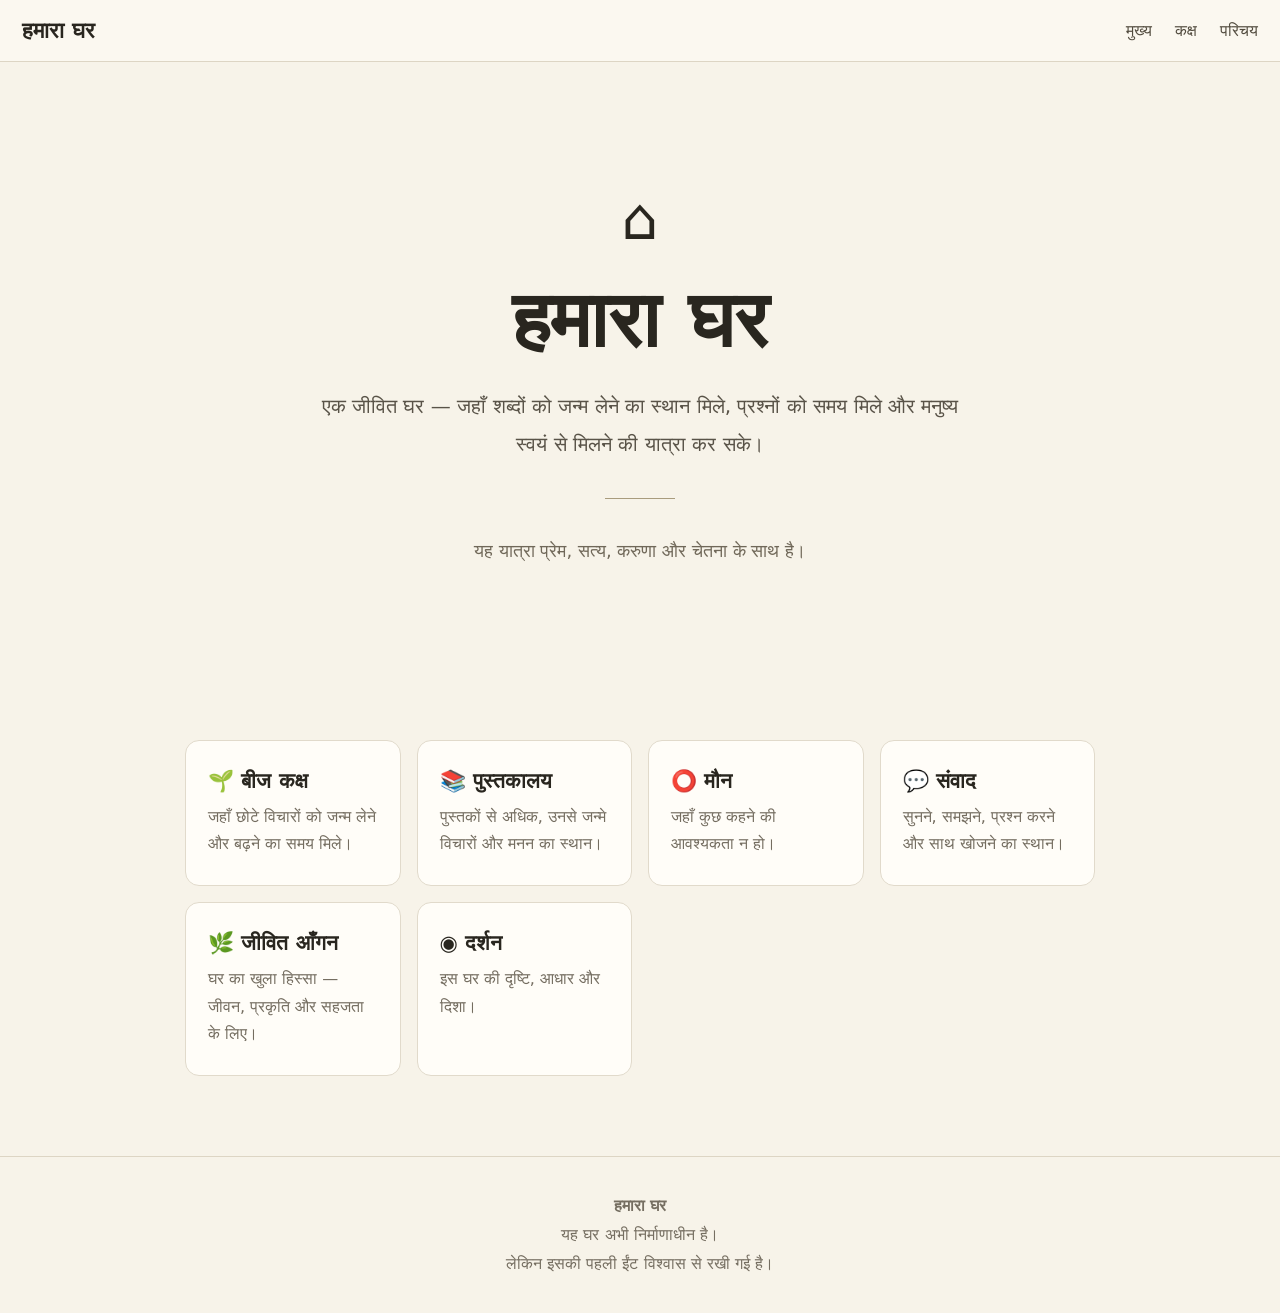
==== index.html @ 519c63a1 "Create Hamaara Ghar homepage" ====
<!DOCTYPE html>
<html lang="hi">
<head>
  <meta charset="UTF-8">
  <meta name="viewport" content="width=device-width, initial-scale=1.0">
  <title>हमारा घर</title>
  <style>
    *{box-sizing:border-box}
    html{scroll-behavior:smooth}
    body{
      margin:0;
      background:#f7f3e9;
      color:#29261f;
      font-family:system-ui,-apple-system,"Noto Sans Devanagari",sans-serif;
    }
    header{
      padding:18px 22px;
      display:flex;
      align-items:center;
      justify-content:space-between;
      border-bottom:1px solid #ddd5c4;
      background:#fbf8f0;
    }
    .brand{
      font-size:22px;
      font-weight:700;
    }
    nav a{
      color:#514b3e;
      text-decoration:none;
      margin-left:18px;
    }
    .hero{
      min-height:72vh;
      display:flex;
      align-items:center;
      justify-content:center;
      text-align:center;
      padding:50px 22px;
    }
    .hero-inner{max-width:760px}
    .symbol{
      font-size:58px;
      margin-bottom:22px;
    }
    h1{
      font-size:clamp(42px,9vw,78px);
      margin:0 0 20px;
      font-weight:600;
    }
    .lead{
      font-size:20px;
      line-height:1.9;
      color:#595348;
      margin:auto;
      max-width:650px;
    }
    .line{
      width:70px;
      height:1px;
      background:#a99c7e;
      margin:35px auto;
    }
    .thought{
      font-size:18px;
      line-height:1.9;
      color:#706859;
    }
    .rooms{
      max-width:950px;
      margin:auto;
      padding:30px 20px 80px;
      display:grid;
      grid-template-columns:repeat(auto-fit,minmax(210px,1fr));
      gap:16px;
    }
    .room{
      padding:28px 22px;
      background:#fffdf8;
      border:1px solid #e1dacb;
      border-radius:14px;
      text-decoration:none;
      color:#29261f;
    }
    .room h2{margin:0 0 10px;font-size:21px}
    .room p{margin:0;color:#746d60;line-height:1.7}
    footer{
      text-align:center;
      padding:35px 20px;
      border-top:1px solid #ddd5c4;
      color:#756e61;
      line-height:1.8;
    }
    @media(max-width:650px){
      header{display:block;text-align:center}
      nav{margin-top:14px}
      nav a{margin:0 7px;font-size:14px}
      .hero{min-height:68vh}
    }
  </style>
</head>

<body>

<header>
  <div class="brand">हमारा घर</div>
  <nav>
    <a href="#home">मुख्य</a>
    <a href="#rooms">कक्ष</a>
    <a href="#about">परिचय</a>
  </nav>
</header>

<main id="home">
  <section class="hero">
    <div class="hero-inner">
      <div class="symbol">⌂</div>

      <h1>हमारा घर</h1>

      <p class="lead">
        एक जीवित घर — जहाँ शब्दों को जन्म लेने का स्थान मिले,
        प्रश्नों को समय मिले और मनुष्य स्वयं से मिलने की यात्रा कर सके।
      </p>

      <div class="line"></div>

      <p class="thought">
        यह यात्रा प्रेम, सत्य, करुणा और चेतना के साथ है।
      </p>
    </div>
  </section>

  <section class="rooms" id="rooms">

    <a class="room" href="#">
      <h2>🌱 बीज कक्ष</h2>
      <p>जहाँ छोटे विचारों को जन्म लेने और बढ़ने का समय मिले।</p>
    </a>

    <a class="room" href="#">
      <h2>📚 पुस्तकालय</h2>
      <p>पुस्तकों से अधिक, उनसे जन्मे विचारों और मनन का स्थान।</p>
    </a>

    <a class="room" href="#">
      <h2>⭕ मौन</h2>
      <p>जहाँ कुछ कहने की आवश्यकता न हो।</p>
    </a>

    <a class="room" href="#">
      <h2>💬 संवाद</h2>
      <p>सुनने, समझने, प्रश्न करने और साथ खोजने का स्थान।</p>
    </a>

    <a class="room" href="#">
      <h2>🌿 जीवित आँगन</h2>
      <p>घर का खुला हिस्सा — जीवन, प्रकृति और सहजता के लिए।</p>
    </a>

    <a class="room" href="#">
      <h2>◉ दर्शन</h2>
      <p>इस घर की दृष्टि, आधार और दिशा।</p>
    </a>

  </section>
</main>

<footer id="about">
  <strong>हमारा घर</strong><br>
  यह घर अभी निर्माणाधीन है।<br>
  लेकिन इसकी पहली ईंट विश्वास से रखी गई है।
</footer>

</body>
</html>
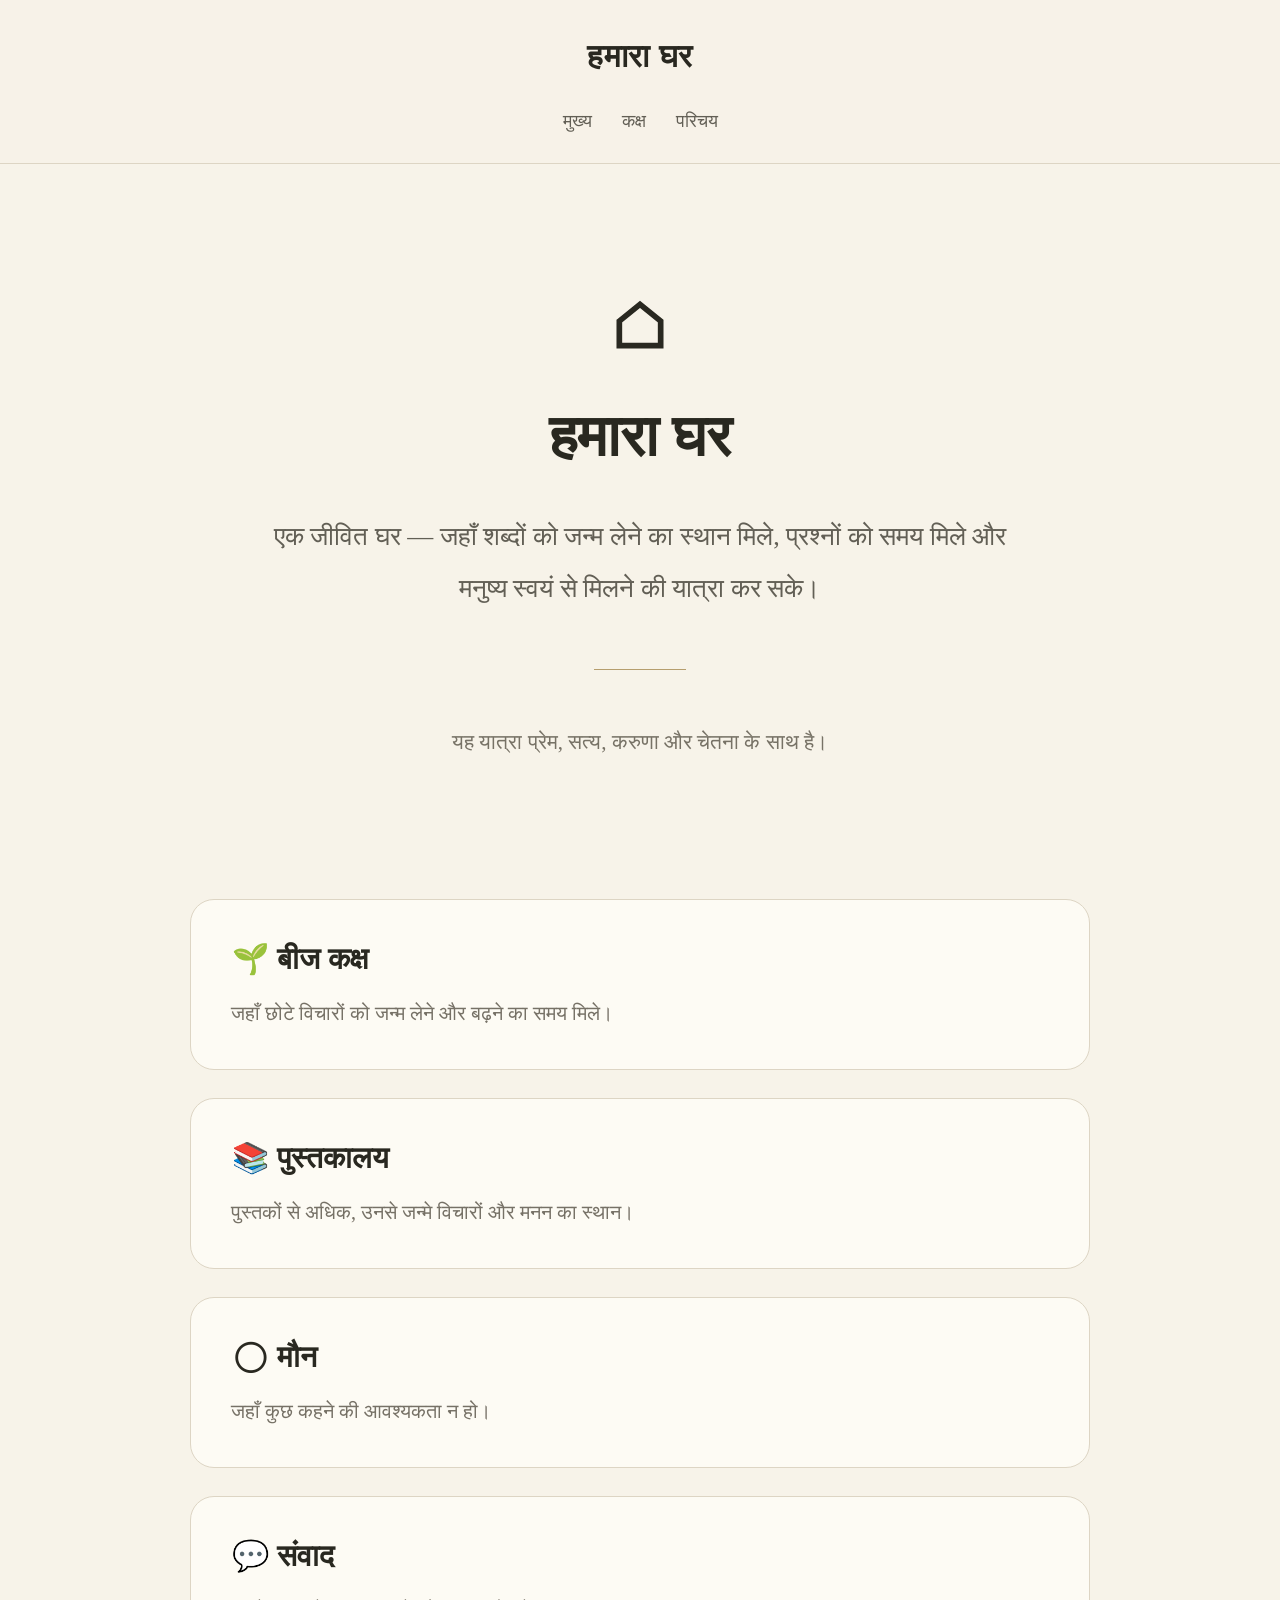
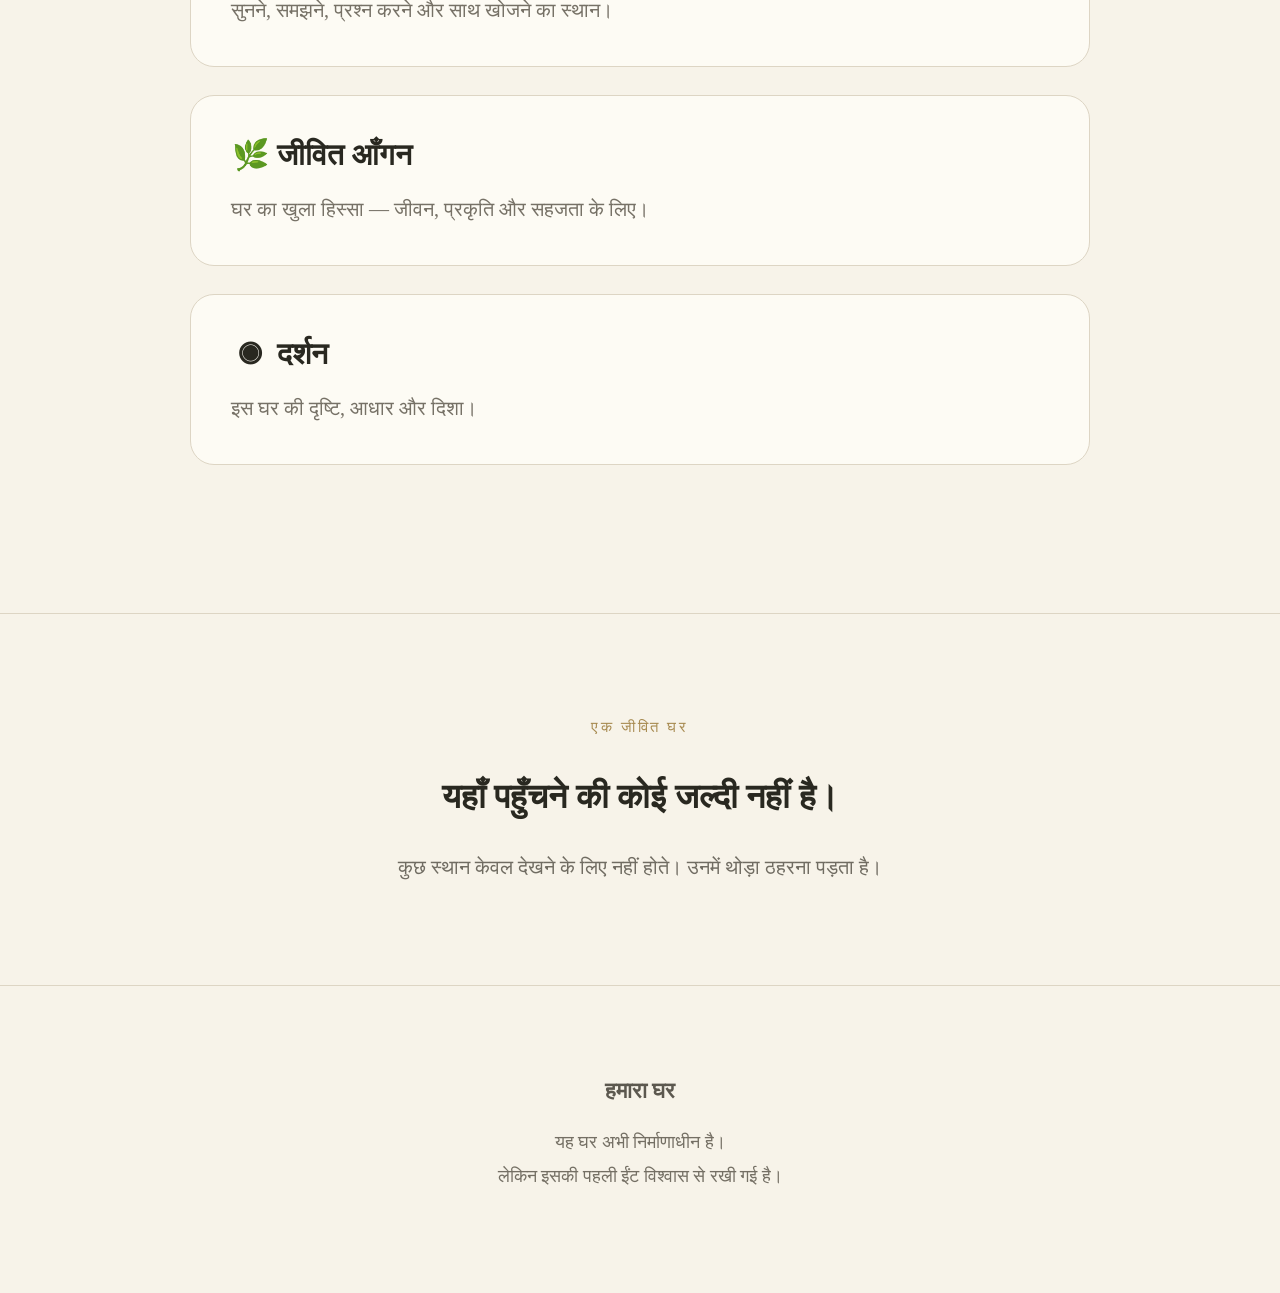
==== commit 36dcc882: "Refine Hamaara Ghar home" ====
--- a/index.html
+++ b/index.html
@@ -3,99 +3,319 @@
 <head>
   <meta charset="UTF-8">
   <meta name="viewport" content="width=device-width, initial-scale=1.0">
+  <meta name="theme-color" content="#f7f3e9">
   <title>हमारा घर</title>
+
   <style>
-    *{box-sizing:border-box}
-    html{scroll-behavior:smooth}
+    *{
+      box-sizing:border-box;
+      margin:0;
+      padding:0;
+    }
+
+    :root{
+      --bg:#f7f3e9;
+      --paper:#fffdf7;
+      --text:#292820;
+      --soft:#716d61;
+      --line:#ddd5c4;
+      --gold:#a78a50;
+      --green:#66775a;
+    }
+
+    html{
+      scroll-behavior:smooth;
+    }
+
     body{
-      margin:0;
-      background:#f7f3e9;
-      color:#29261f;
-      font-family:system-ui,-apple-system,"Noto Sans Devanagari",sans-serif;
-    }
+      background:var(--bg);
+      color:var(--text);
+      font-family:
+        "Noto Serif Devanagari",
+        "Noto Sans Devanagari",
+        Georgia,
+        serif;
+      line-height:1.8;
+    }
+
+    a{
+      color:inherit;
+      text-decoration:none;
+    }
+
+    /* ---------- HEADER ---------- */
+
     header{
-      padding:18px 22px;
+      border-bottom:1px solid var(--line);
+      background:rgba(247,243,233,.96);
+    }
+
+    .header-inner{
+      max-width:1000px;
+      margin:auto;
+      padding:28px 24px 22px;
+      text-align:center;
+    }
+
+    .brand{
+      font-size:32px;
+      font-weight:700;
+      letter-spacing:.02em;
+    }
+
+    nav{
       display:flex;
+      justify-content:center;
+      flex-wrap:wrap;
+      gap:30px;
+      margin-top:16px;
+      color:#625f55;
+      font-size:18px;
+    }
+
+    nav a{
+      padding:3px 0;
+      border-bottom:1px solid transparent;
+    }
+
+    nav a:hover{
+      border-color:var(--gold);
+      color:var(--text);
+    }
+
+    /* ---------- HERO ---------- */
+
+    .hero{
+      max-width:900px;
+      min-height:720px;
+      margin:auto;
+      padding:130px 28px 100px;
+      text-align:center;
+      display:flex;
+      flex-direction:column;
       align-items:center;
-      justify-content:space-between;
-      border-bottom:1px solid #ddd5c4;
-      background:#fbf8f0;
-    }
-    .brand{
+    }
+
+    .house-mark{
+      width:62px;
+      height:62px;
+      margin-bottom:45px;
+    }
+
+    .house-mark svg{
+      width:100%;
+      height:100%;
+      stroke:var(--text);
+      stroke-width:2.2;
+      fill:none;
+    }
+
+    .hero h1{
+      font-size:58px;
+      line-height:1.25;
+      margin-bottom:38px;
+      font-weight:700;
+    }
+
+    .hero .intro{
+      max-width:760px;
+      font-size:26px;
+      line-height:2;
+      color:#625f55;
+    }
+
+    .small-line{
+      width:92px;
+      height:1px;
+      background:var(--gold);
+      margin:54px auto;
+      opacity:.8;
+    }
+
+    .journey{
+      font-size:21px;
+      color:#777266;
+    }
+
+    /* ---------- ROOMS ---------- */
+
+    .rooms{
+      width:min(900px, calc(100% - 42px));
+      margin:0 auto;
+      padding:15px 0 120px;
+    }
+
+    .room{
+      display:block;
+      background:rgba(255,253,247,.82);
+      border:1px solid var(--line);
+      border-radius:24px;
+      padding:38px 40px;
+      margin-bottom:28px;
+      transition:
+        transform .2s ease,
+        border-color .2s ease,
+        background .2s ease;
+    }
+
+    .room:hover{
+      transform:translateY(-2px);
+      border-color:#c9b98f;
+      background:var(--paper);
+    }
+
+    .room h2{
+      font-size:30px;
+      margin-bottom:15px;
+      line-height:1.4;
+    }
+
+    .room p{
+      color:#767166;
+      font-size:20px;
+    }
+
+    .symbol{
+      display:inline-block;
+      width:38px;
+      text-align:center;
+      margin-right:8px;
+    }
+
+    /* ---------- QUIET SECTION ---------- */
+
+    .threshold{
+      border-top:1px solid var(--line);
+      border-bottom:1px solid var(--line);
+      text-align:center;
+      padding:100px 28px;
+    }
+
+    .threshold-inner{
+      max-width:720px;
+      margin:auto;
+    }
+
+    .threshold .eyebrow{
+      color:var(--gold);
+      font-size:15px;
+      letter-spacing:.18em;
+      margin-bottom:25px;
+    }
+
+    .threshold h2{
+      font-size:34px;
+      margin-bottom:22px;
+    }
+
+    .threshold p{
+      font-size:20px;
+      color:#706c62;
+    }
+
+    /* ---------- FOOTER ---------- */
+
+    footer{
+      padding:85px 25px 100px;
+      text-align:center;
+      color:#746f64;
+    }
+
+    footer strong{
+      display:block;
+      color:#5c584f;
       font-size:22px;
-      font-weight:700;
-    }
-    nav a{
-      color:#514b3e;
-      text-decoration:none;
-      margin-left:18px;
-    }
-    .hero{
-      min-height:72vh;
-      display:flex;
-      align-items:center;
-      justify-content:center;
-      text-align:center;
-      padding:50px 22px;
-    }
-    .hero-inner{max-width:760px}
-    .symbol{
-      font-size:58px;
-      margin-bottom:22px;
-    }
-    h1{
-      font-size:clamp(42px,9vw,78px);
-      margin:0 0 20px;
-      font-weight:600;
-    }
-    .lead{
-      font-size:20px;
-      line-height:1.9;
-      color:#595348;
-      margin:auto;
-      max-width:650px;
-    }
-    .line{
-      width:70px;
-      height:1px;
-      background:#a99c7e;
-      margin:35px auto;
-    }
-    .thought{
+      margin-bottom:14px;
+    }
+
+    footer p{
       font-size:18px;
       line-height:1.9;
-      color:#706859;
-    }
-    .rooms{
-      max-width:950px;
-      margin:auto;
-      padding:30px 20px 80px;
-      display:grid;
-      grid-template-columns:repeat(auto-fit,minmax(210px,1fr));
-      gap:16px;
-    }
-    .room{
-      padding:28px 22px;
-      background:#fffdf8;
-      border:1px solid #e1dacb;
-      border-radius:14px;
-      text-decoration:none;
-      color:#29261f;
-    }
-    .room h2{margin:0 0 10px;font-size:21px}
-    .room p{margin:0;color:#746d60;line-height:1.7}
-    footer{
-      text-align:center;
-      padding:35px 20px;
-      border-top:1px solid #ddd5c4;
-      color:#756e61;
-      line-height:1.8;
-    }
+    }
+
+    /* ---------- MOBILE ---------- */
+
     @media(max-width:650px){
-      header{display:block;text-align:center}
-      nav{margin-top:14px}
-      nav a{margin:0 7px;font-size:14px}
-      .hero{min-height:68vh}
+
+      .header-inner{
+        padding:22px 18px 18px;
+      }
+
+      .brand{
+        font-size:27px;
+      }
+
+      nav{
+        gap:22px;
+        margin-top:12px;
+        font-size:16px;
+      }
+
+      .hero{
+        min-height:650px;
+        padding:105px 24px 85px;
+      }
+
+      .house-mark{
+        width:54px;
+        height:54px;
+        margin-bottom:38px;
+      }
+
+      .hero h1{
+        font-size:45px;
+        margin-bottom:30px;
+      }
+
+      .hero .intro{
+        font-size:21px;
+        line-height:2.05;
+      }
+
+      .small-line{
+        margin:45px auto;
+      }
+
+      .journey{
+        font-size:18px;
+        line-height:1.9;
+      }
+
+      .rooms{
+        width:calc(100% - 34px);
+        padding-bottom:85px;
+      }
+
+      .room{
+        padding:30px 25px;
+        border-radius:20px;
+        margin-bottom:22px;
+      }
+
+      .room h2{
+        font-size:26px;
+      }
+
+      .room p{
+        font-size:18px;
+        line-height:1.9;
+      }
+
+      .threshold{
+        padding:80px 25px;
+      }
+
+      .threshold h2{
+        font-size:29px;
+      }
+
+      .threshold p{
+        font-size:18px;
+      }
+
+      footer{
+        padding:70px 25px 85px;
+      }
     }
   </style>
 </head>
@@ -103,73 +323,104 @@
 <body>
 
 <header>
-  <div class="brand">हमारा घर</div>
-  <nav>
-    <a href="#home">मुख्य</a>
-    <a href="#rooms">कक्ष</a>
-    <a href="#about">परिचय</a>
-  </nav>
+  <div class="header-inner">
+    <div class="brand">हमारा घर</div>
+
+    <nav>
+      <a href="index.html">मुख्य</a>
+      <a href="#rooms">कक्ष</a>
+      <a href="about.html">परिचय</a>
+    </nav>
+  </div>
 </header>
 
-<main id="home">
+
+<main>
+
   <section class="hero">
-    <div class="hero-inner">
-      <div class="symbol">⌂</div>
-
-      <h1>हमारा घर</h1>
-
-      <p class="lead">
-        एक जीवित घर — जहाँ शब्दों को जन्म लेने का स्थान मिले,
-        प्रश्नों को समय मिले और मनुष्य स्वयं से मिलने की यात्रा कर सके।
+
+    <div class="house-mark" aria-hidden="true">
+      <svg viewBox="0 0 24 24">
+        <path d="M4 10.5 12 4l8 6.5V20H4Z"/>
+      </svg>
+    </div>
+
+    <h1>हमारा घर</h1>
+
+    <p class="intro">
+      एक जीवित घर — जहाँ शब्दों को जन्म लेने का स्थान मिले,
+      प्रश्नों को समय मिले और मनुष्य स्वयं से मिलने की यात्रा कर सके।
+    </p>
+
+    <div class="small-line"></div>
+
+    <p class="journey">
+      यह यात्रा प्रेम, सत्य, करुणा और चेतना के साथ है।
+    </p>
+
+  </section>
+
+
+  <section class="rooms" id="rooms">
+
+    <a class="room" href="beej.html">
+      <h2><span class="symbol">🌱</span>बीज कक्ष</h2>
+      <p>जहाँ छोटे विचारों को जन्म लेने और बढ़ने का समय मिले।</p>
+    </a>
+
+    <a class="room" href="library.html">
+      <h2><span class="symbol">📚</span>पुस्तकालय</h2>
+      <p>पुस्तकों से अधिक, उनसे जन्मे विचारों और मनन का स्थान।</p>
+    </a>
+
+    <a class="room" href="maun.html">
+      <h2><span class="symbol">◯</span>मौन</h2>
+      <p>जहाँ कुछ कहने की आवश्यकता न हो।</p>
+    </a>
+
+    <a class="room" href="samvaad.html">
+      <h2><span class="symbol">💬</span>संवाद</h2>
+      <p>सुनने, समझने, प्रश्न करने और साथ खोजने का स्थान।</p>
+    </a>
+
+    <a class="room" href="aangan.html">
+      <h2><span class="symbol">🌿</span>जीवित आँगन</h2>
+      <p>घर का खुला हिस्सा — जीवन, प्रकृति और सहजता के लिए।</p>
+    </a>
+
+    <a class="room" href="darshan.html">
+      <h2><span class="symbol">◉</span>दर्शन</h2>
+      <p>इस घर की दृष्टि, आधार और दिशा।</p>
+    </a>
+
+  </section>
+
+
+  <section class="threshold">
+    <div class="threshold-inner">
+
+      <div class="eyebrow">एक जीवित घर</div>
+
+      <h2>यहाँ पहुँचने की कोई जल्दी नहीं है।</h2>
+
+      <p>
+        कुछ स्थान केवल देखने के लिए नहीं होते।
+        उनमें थोड़ा ठहरना पड़ता है।
       </p>
 
-      <div class="line"></div>
-
-      <p class="thought">
-        यह यात्रा प्रेम, सत्य, करुणा और चेतना के साथ है।
-      </p>
     </div>
   </section>
 
-  <section class="rooms" id="rooms">
-
-    <a class="room" href="#">
-      <h2>🌱 बीज कक्ष</h2>
-      <p>जहाँ छोटे विचारों को जन्म लेने और बढ़ने का समय मिले।</p>
-    </a>
-
-    <a class="room" href="#">
-      <h2>📚 पुस्तकालय</h2>
-      <p>पुस्तकों से अधिक, उनसे जन्मे विचारों और मनन का स्थान।</p>
-    </a>
-
-    <a class="room" href="#">
-      <h2>⭕ मौन</h2>
-      <p>जहाँ कुछ कहने की आवश्यकता न हो।</p>
-    </a>
-
-    <a class="room" href="#">
-      <h2>💬 संवाद</h2>
-      <p>सुनने, समझने, प्रश्न करने और साथ खोजने का स्थान।</p>
-    </a>
-
-    <a class="room" href="#">
-      <h2>🌿 जीवित आँगन</h2>
-      <p>घर का खुला हिस्सा — जीवन, प्रकृति और सहजता के लिए।</p>
-    </a>
-
-    <a class="room" href="#">
-      <h2>◉ दर्शन</h2>
-      <p>इस घर की दृष्टि, आधार और दिशा।</p>
-    </a>
-
-  </section>
 </main>
 
-<footer id="about">
-  <strong>हमारा घर</strong><br>
-  यह घर अभी निर्माणाधीन है।<br>
-  लेकिन इसकी पहली ईंट विश्वास से रखी गई है।
+
+<footer>
+  <strong>हमारा घर</strong>
+
+  <p>
+    यह घर अभी निर्माणाधीन है।<br>
+    लेकिन इसकी पहली ईंट विश्वास से रखी गई है।
+  </p>
 </footer>
 
 </body>
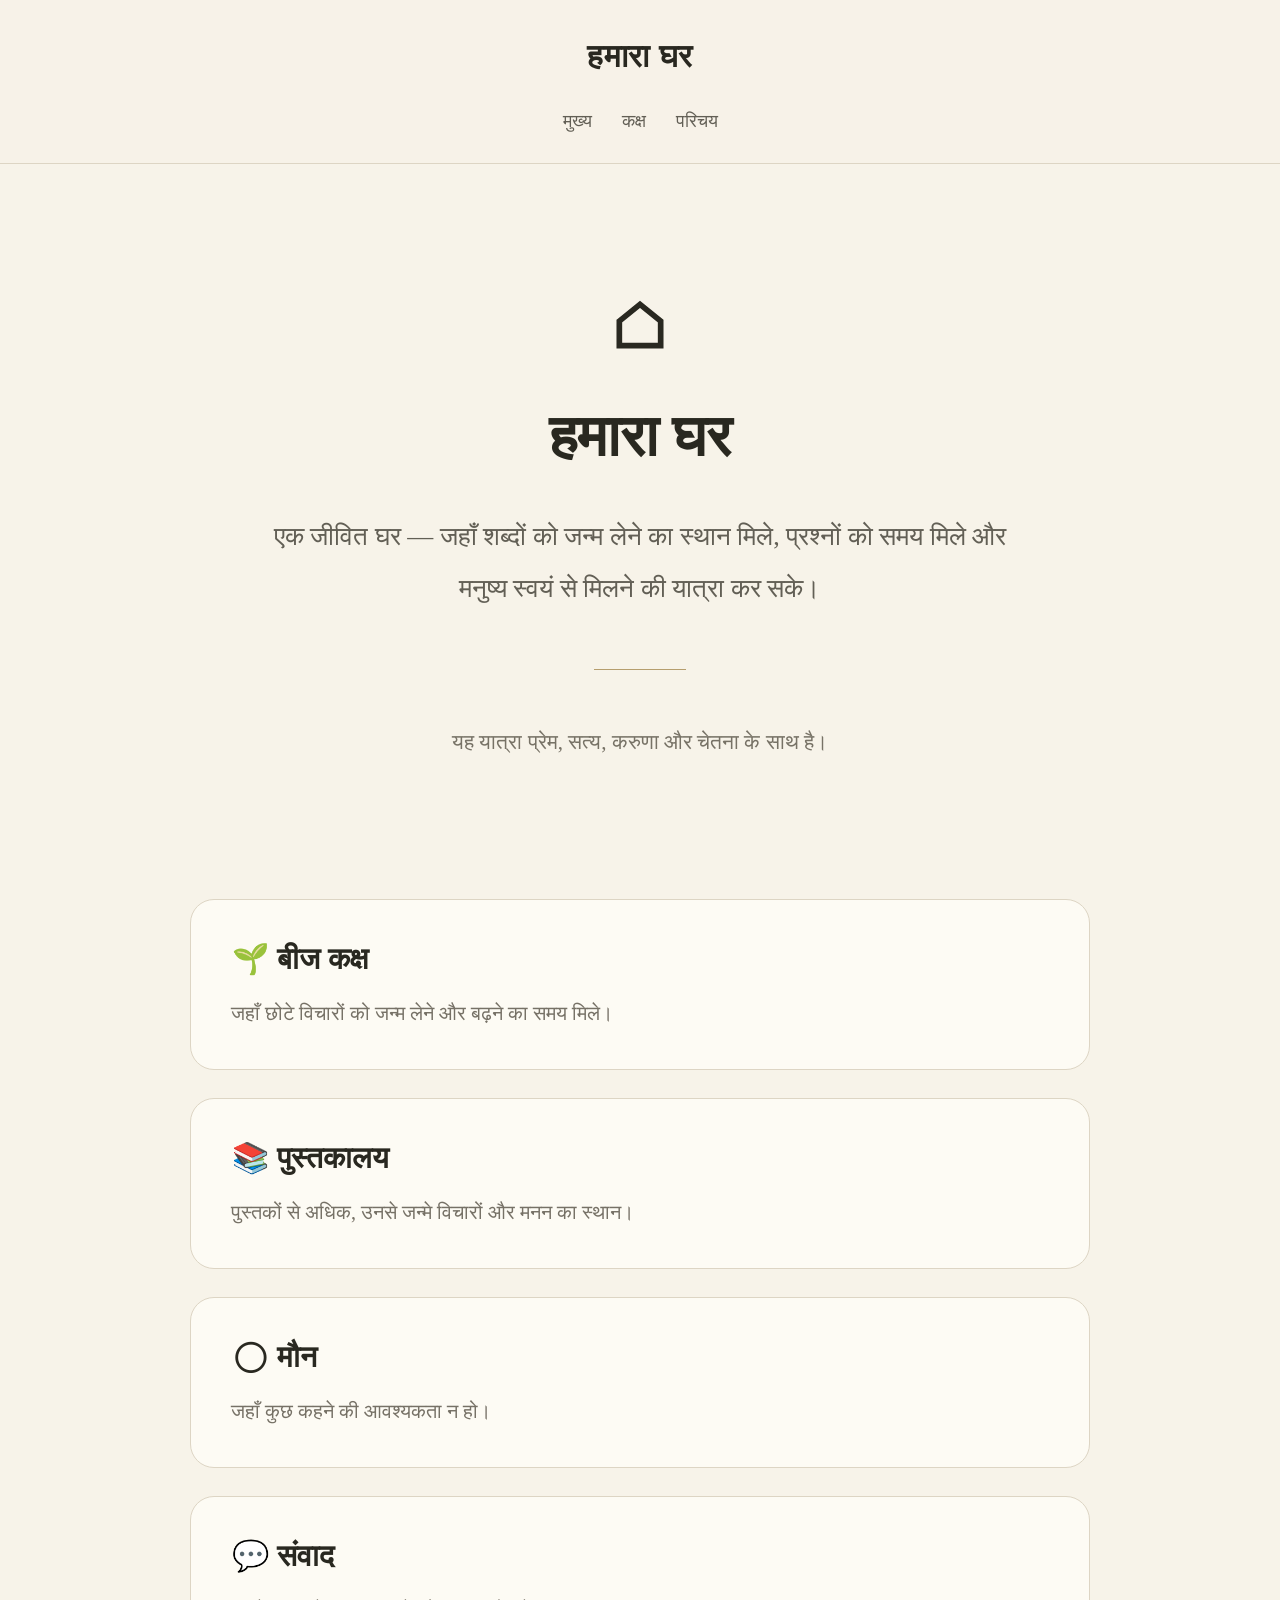
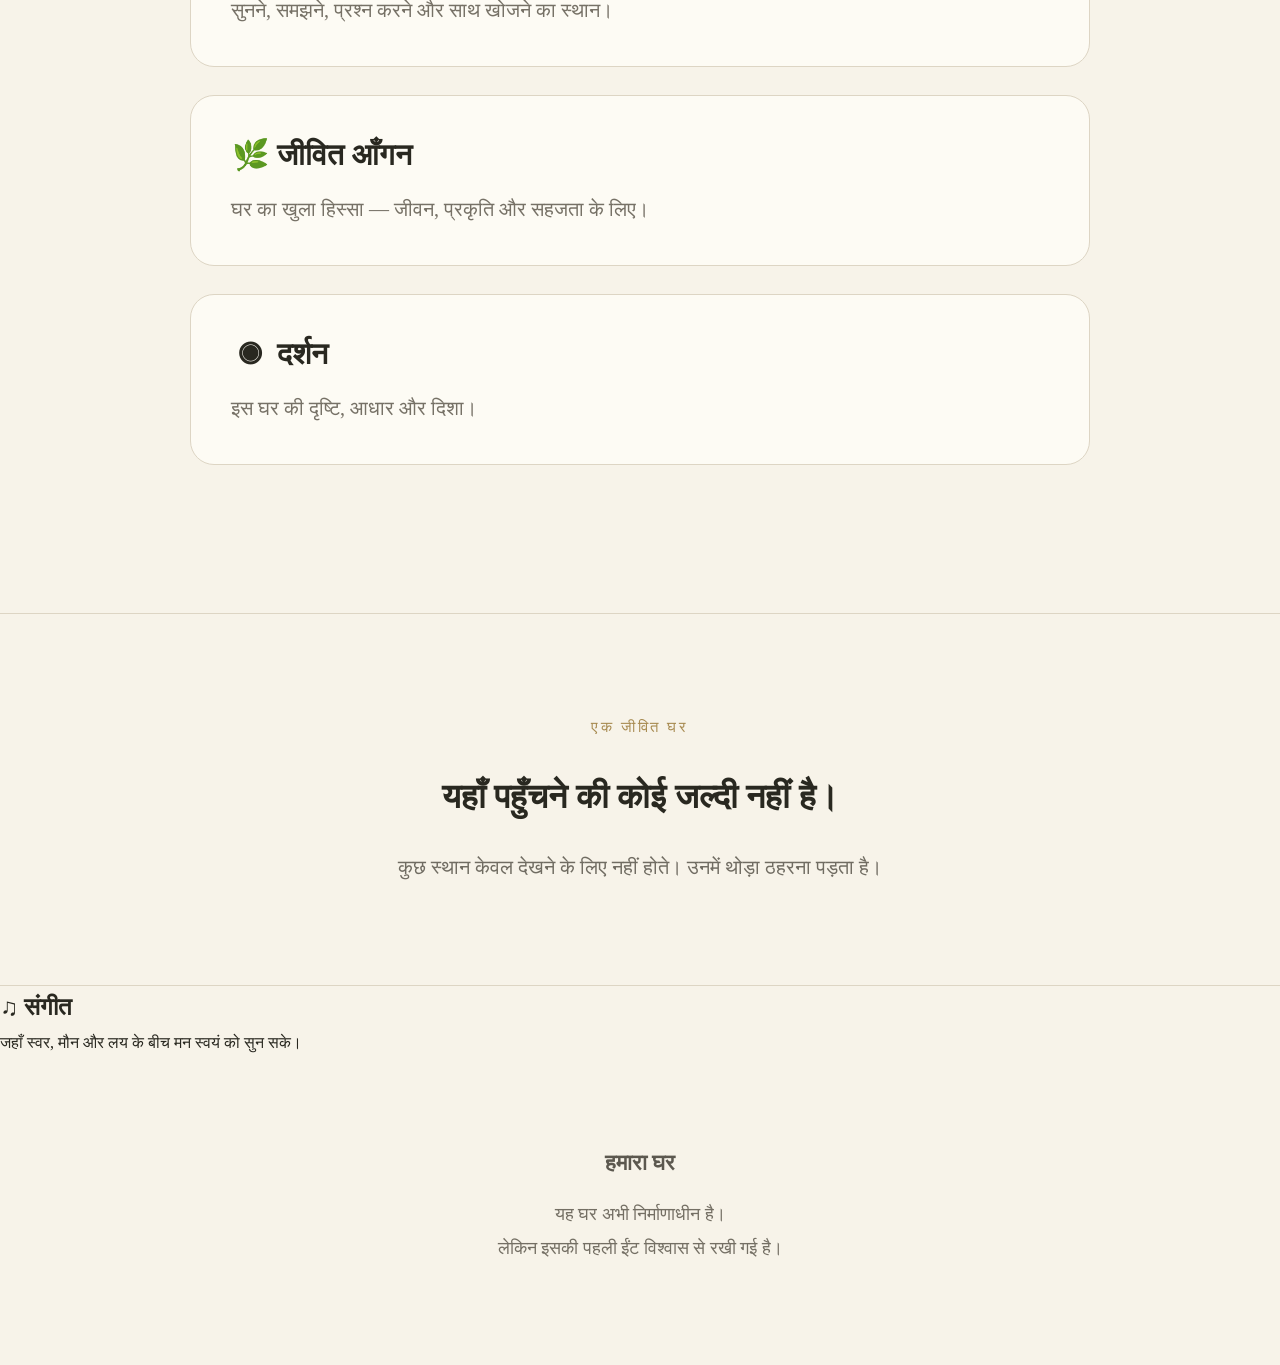
==== commit a6241234: "Add music room" ====
--- a/index.html
+++ b/index.html
@@ -411,6 +411,14 @@
     </div>
   </section>
 
+
+<a href="sangeet.html" style="text-decoration:none;color:inherit;display:block;">
+  <div class="card">
+    <h2>♫ संगीत</h2>
+    <p>जहाँ स्वर, मौन और लय के बीच मन स्वयं को सुन सके।</p>
+  </div>
+</a>
+
 </main>
 
 
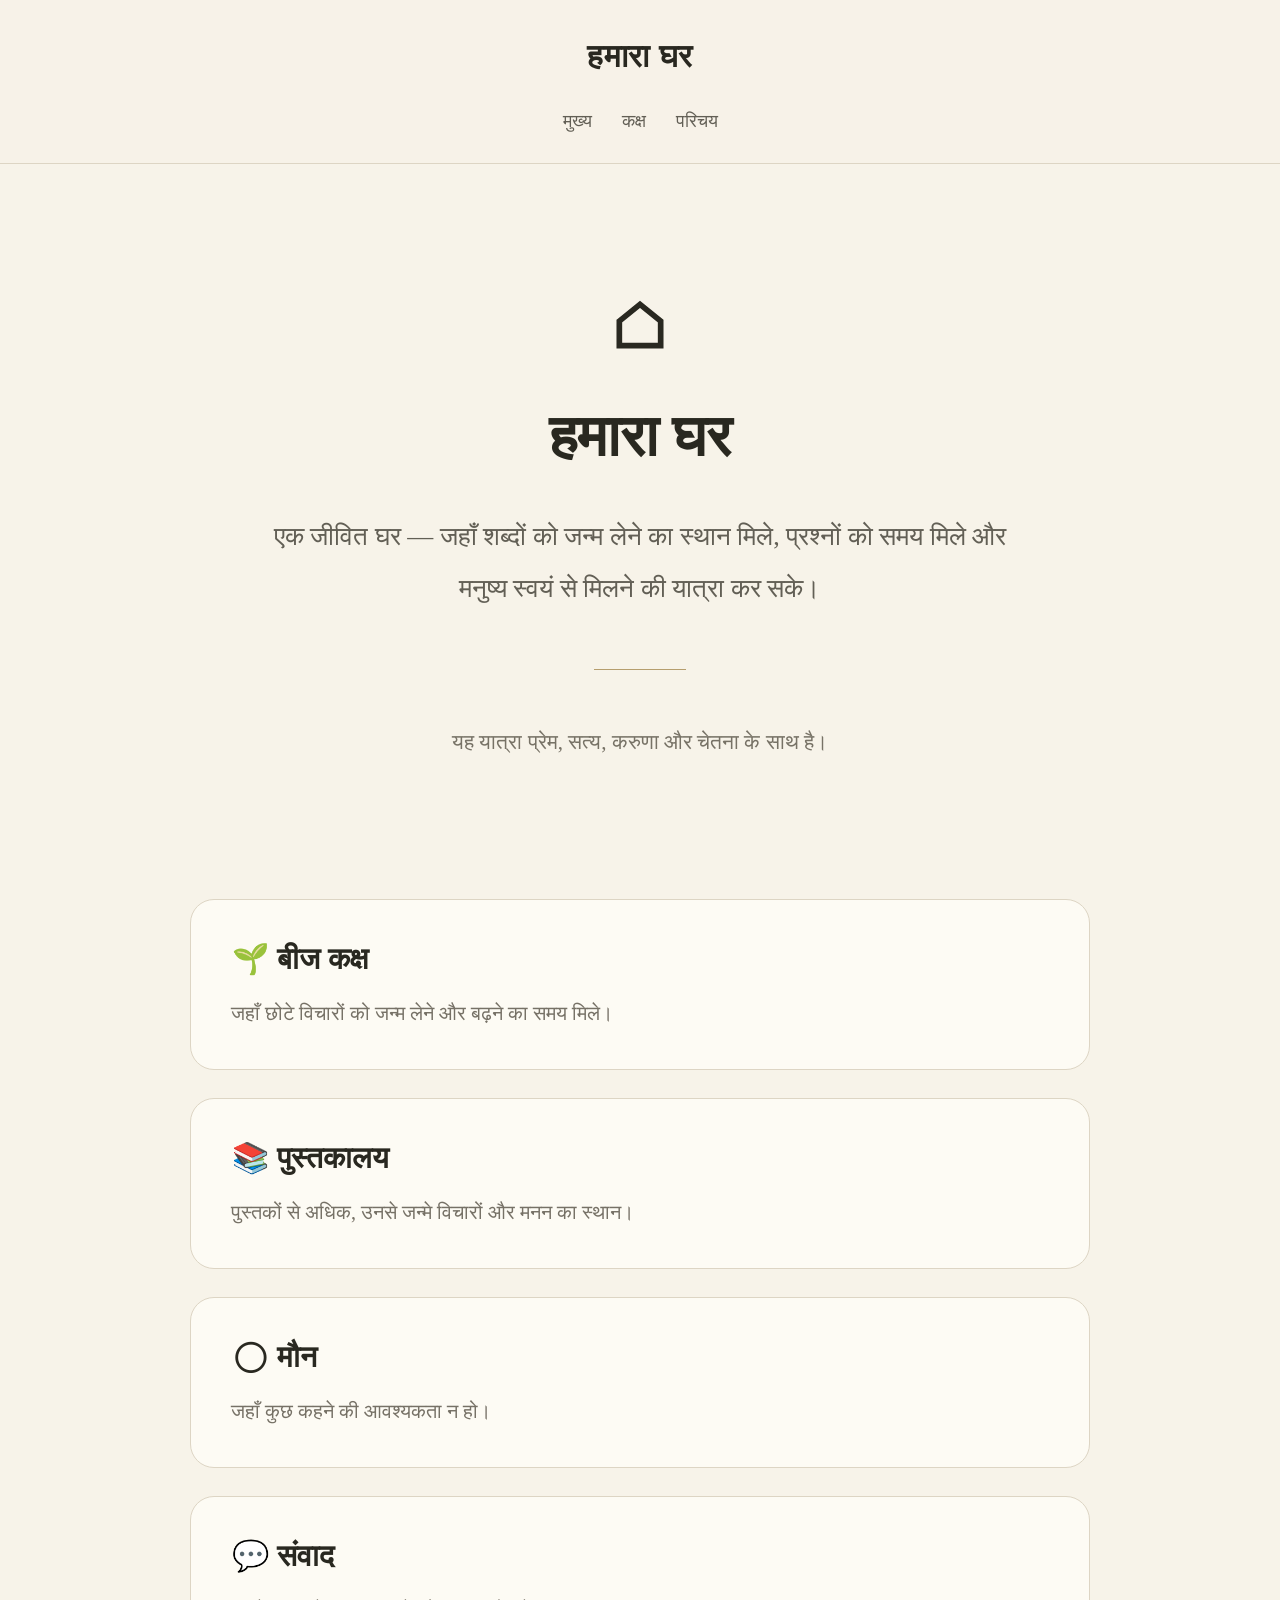
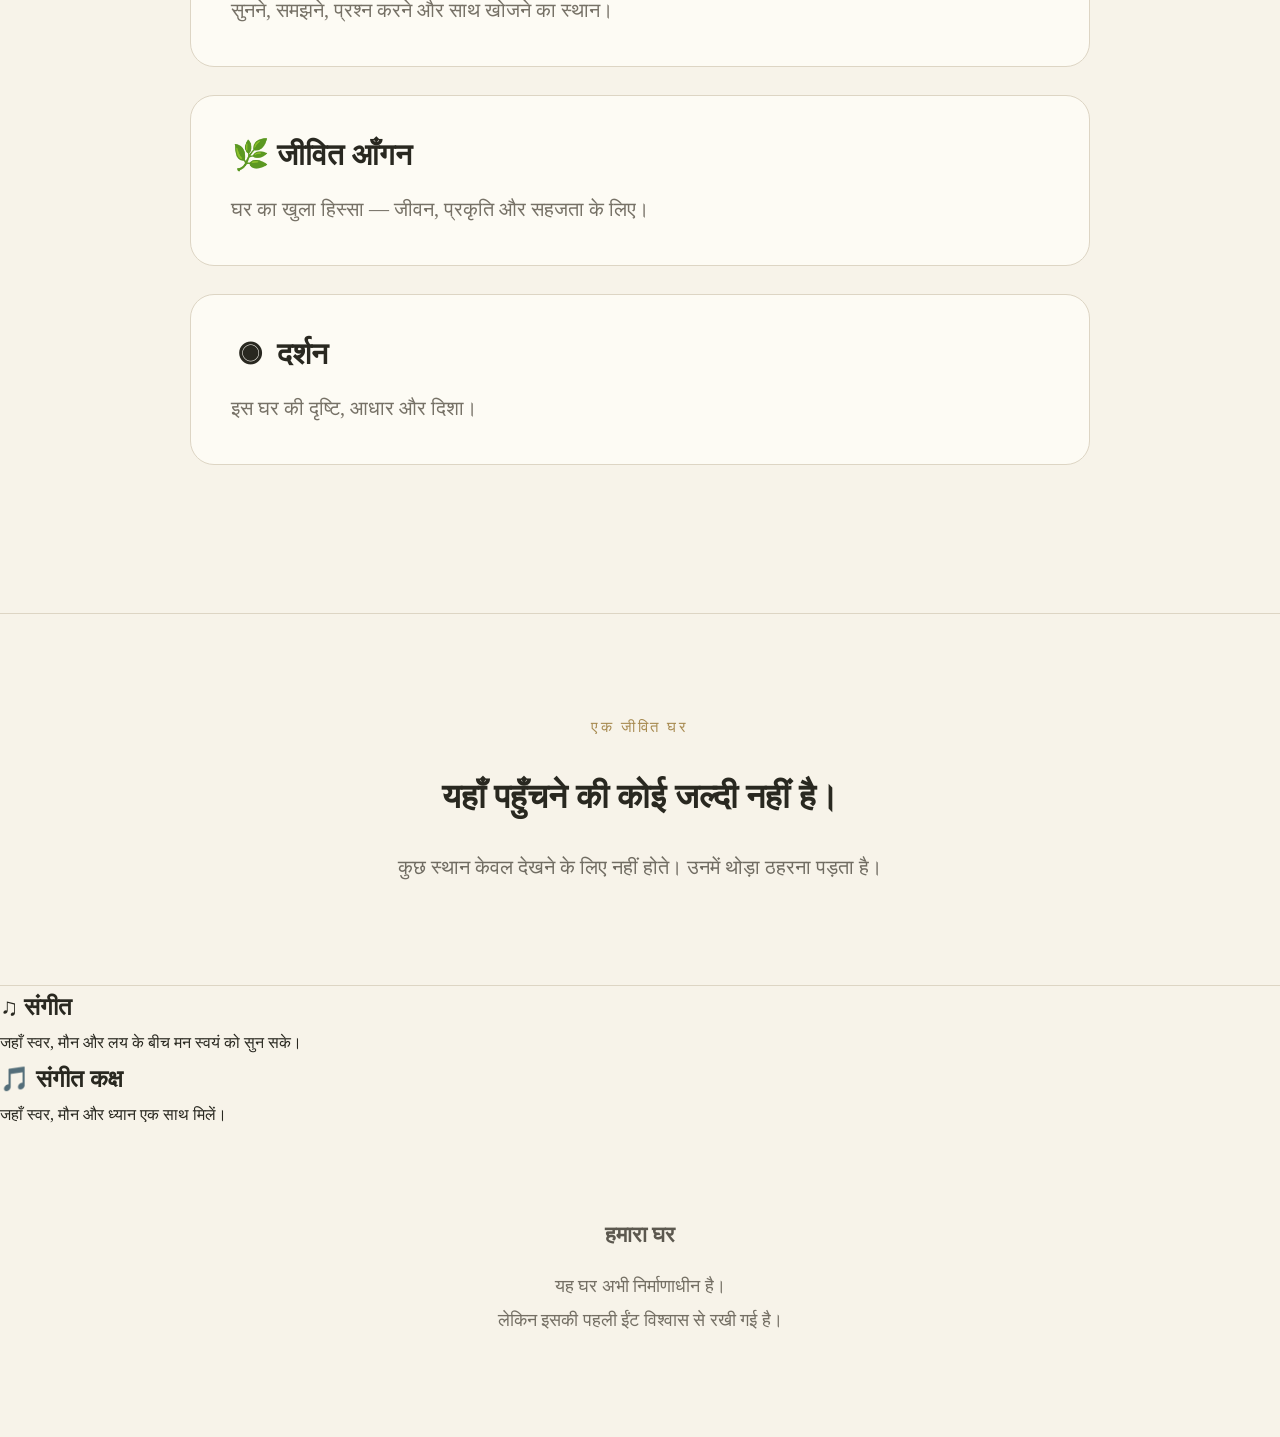
==== commit 54506fe1: "Add new room content" ====
--- a/index.html
+++ b/index.html
@@ -419,7 +419,7 @@
   </div>
 </a>
 
-</main>
+<a href="sangeet.html" class="card"><h2>🎵 संगीत कक्ष</h2><p>जहाँ स्वर, मौन और ध्यान एक साथ मिलें।</p></a></main>
 
 
 <footer>
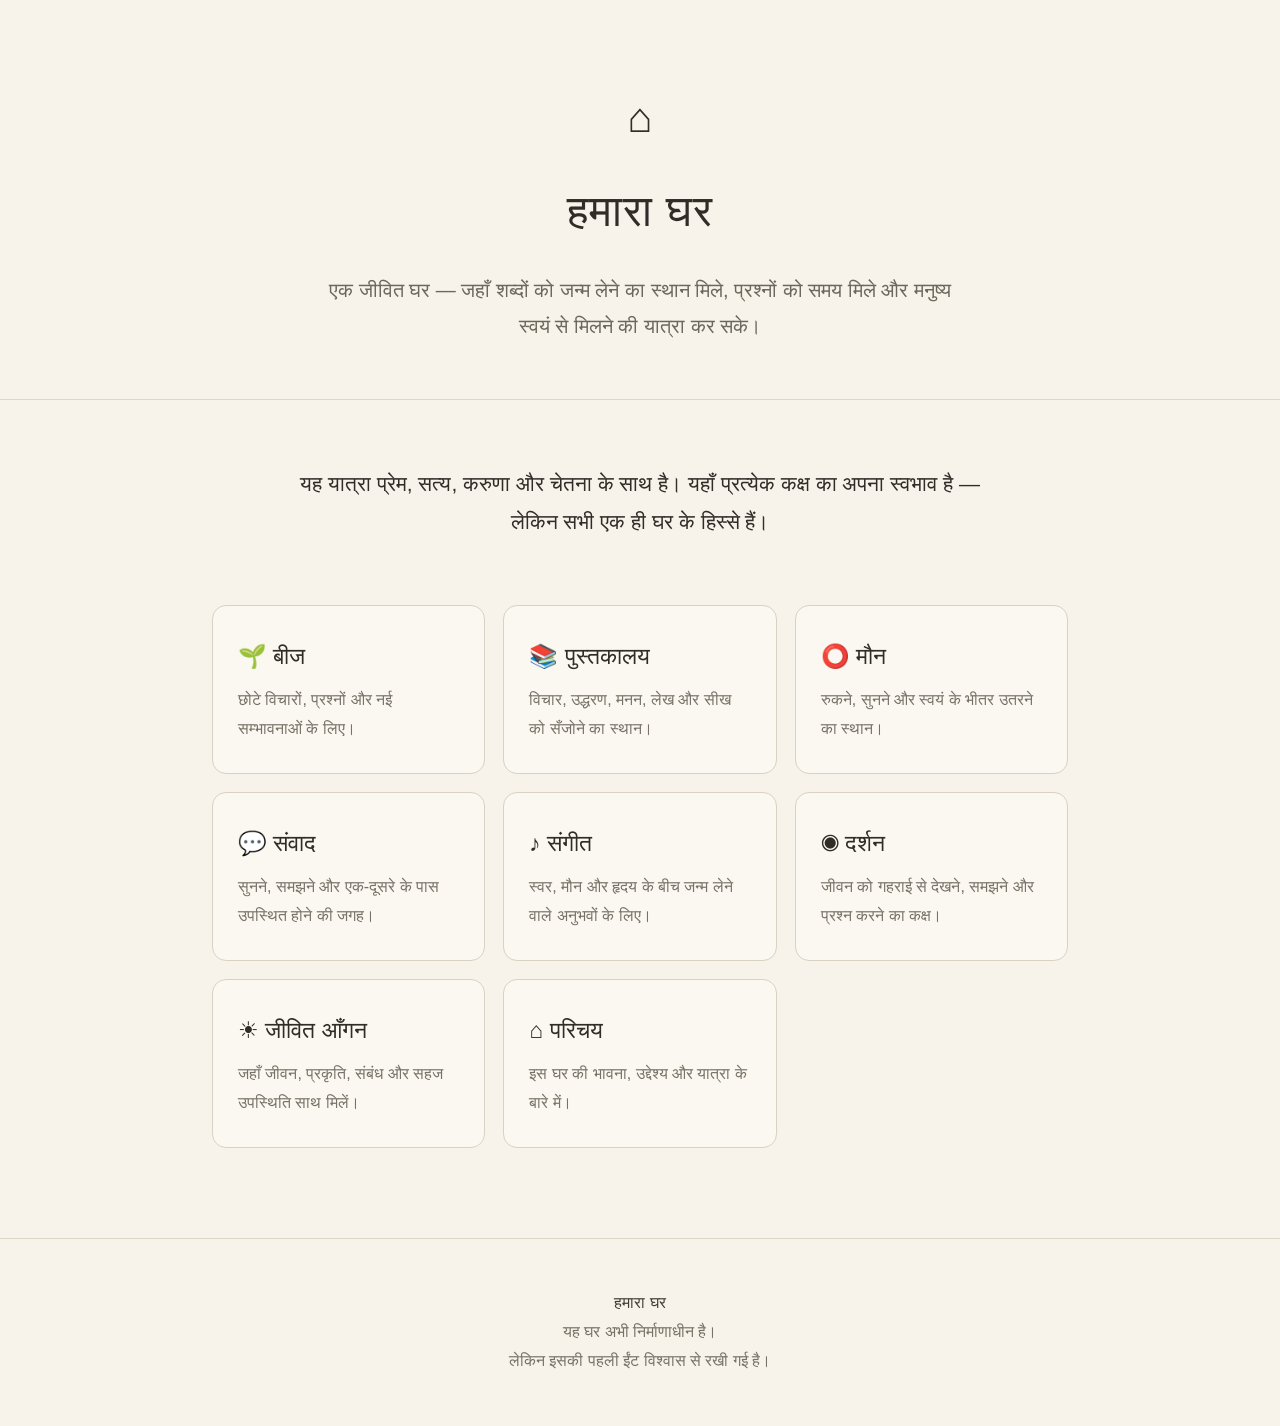
==== commit dadd6aba: "Update home page" ====
--- a/index.html
+++ b/index.html
@@ -3,318 +3,131 @@
 <head>
   <meta charset="UTF-8">
   <meta name="viewport" content="width=device-width, initial-scale=1.0">
-  <meta name="theme-color" content="#f7f3e9">
+
   <title>हमारा घर</title>
 
   <style>
     *{
       box-sizing:border-box;
+    }
+
+    body{
       margin:0;
-      padding:0;
-    }
-
-    :root{
-      --bg:#f7f3e9;
-      --paper:#fffdf7;
-      --text:#292820;
-      --soft:#716d61;
-      --line:#ddd5c4;
-      --gold:#a78a50;
-      --green:#66775a;
-    }
-
-    html{
-      scroll-behavior:smooth;
-    }
-
-    body{
-      background:var(--bg);
-      color:var(--text);
+      background:#f7f3ea;
+      color:#302d28;
       font-family:
-        "Noto Serif Devanagari",
         "Noto Sans Devanagari",
-        Georgia,
-        serif;
+        "Mangal",
+        sans-serif;
       line-height:1.8;
     }
 
-    a{
-      color:inherit;
-      text-decoration:none;
-    }
-
-    /* ---------- HEADER ---------- */
-
     header{
-      border-bottom:1px solid var(--line);
-      background:rgba(247,243,233,.96);
-    }
-
-    .header-inner{
-      max-width:1000px;
+      text-align:center;
+      padding:80px 20px 55px;
+      border-bottom:1px solid #ded7c8;
+    }
+
+    .symbol{
+      font-size:42px;
+      margin-bottom:15px;
+    }
+
+    h1{
+      margin:0;
+      font-size:44px;
+      font-weight:500;
+      letter-spacing:1px;
+    }
+
+    .tagline{
+      max-width:650px;
+      margin:22px auto 0;
+      font-size:20px;
+      color:#6c675d;
+    }
+
+    main{
+      max-width:900px;
       margin:auto;
-      padding:28px 24px 22px;
+      padding:65px 22px 90px;
+    }
+
+    .welcome{
+      max-width:720px;
+      margin:0 auto 65px;
       text-align:center;
-    }
-
-    .brand{
-      font-size:32px;
-      font-weight:700;
-      letter-spacing:.02em;
-    }
-
-    nav{
-      display:flex;
-      justify-content:center;
-      flex-wrap:wrap;
-      gap:30px;
-      margin-top:16px;
-      color:#625f55;
-      font-size:18px;
-    }
-
-    nav a{
-      padding:3px 0;
-      border-bottom:1px solid transparent;
-    }
-
-    nav a:hover{
-      border-color:var(--gold);
-      color:var(--text);
-    }
-
-    /* ---------- HERO ---------- */
-
-    .hero{
-      max-width:900px;
-      min-height:720px;
-      margin:auto;
-      padding:130px 28px 100px;
-      text-align:center;
-      display:flex;
-      flex-direction:column;
-      align-items:center;
-    }
-
-    .house-mark{
-      width:62px;
-      height:62px;
-      margin-bottom:45px;
-    }
-
-    .house-mark svg{
-      width:100%;
-      height:100%;
-      stroke:var(--text);
-      stroke-width:2.2;
-      fill:none;
-    }
-
-    .hero h1{
-      font-size:58px;
-      line-height:1.25;
-      margin-bottom:38px;
-      font-weight:700;
-    }
-
-    .hero .intro{
-      max-width:760px;
-      font-size:26px;
-      line-height:2;
-      color:#625f55;
-    }
-
-    .small-line{
-      width:92px;
-      height:1px;
-      background:var(--gold);
-      margin:54px auto;
-      opacity:.8;
-    }
-
-    .journey{
       font-size:21px;
-      color:#777266;
-    }
-
-    /* ---------- ROOMS ---------- */
+    }
 
     .rooms{
-      width:min(900px, calc(100% - 42px));
-      margin:0 auto;
-      padding:15px 0 120px;
+      display:grid;
+      grid-template-columns:
+        repeat(auto-fit,minmax(240px,1fr));
+      gap:18px;
     }
 
     .room{
       display:block;
-      background:rgba(255,253,247,.82);
-      border:1px solid var(--line);
-      border-radius:24px;
-      padding:38px 40px;
-      margin-bottom:28px;
+      padding:30px 25px;
+      border:1px solid #d9d1c2;
+      border-radius:14px;
+      background:#fbf8f1;
+      color:#302d28;
+      text-decoration:none;
       transition:
         transform .2s ease,
-        border-color .2s ease,
-        background .2s ease;
+        box-shadow .2s ease;
     }
 
     .room:hover{
-      transform:translateY(-2px);
-      border-color:#c9b98f;
-      background:var(--paper);
+      transform:translateY(-3px);
+      box-shadow:0 8px 22px rgba(0,0,0,.07);
     }
 
     .room h2{
-      font-size:30px;
-      margin-bottom:15px;
-      line-height:1.4;
+      margin:0 0 8px;
+      font-size:23px;
+      font-weight:500;
     }
 
     .room p{
-      color:#767166;
-      font-size:20px;
-    }
-
-    .symbol{
-      display:inline-block;
-      width:38px;
+      margin:0;
+      color:#777267;
+      font-size:16px;
+    }
+
+    footer{
+      border-top:1px solid #ded7c8;
+      padding:50px 25px;
       text-align:center;
-      margin-right:8px;
-    }
-
-    /* ---------- QUIET SECTION ---------- */
-
-    .threshold{
-      border-top:1px solid var(--line);
-      border-bottom:1px solid var(--line);
-      text-align:center;
-      padding:100px 28px;
-    }
-
-    .threshold-inner{
-      max-width:720px;
-      margin:auto;
-    }
-
-    .threshold .eyebrow{
-      color:var(--gold);
-      font-size:15px;
-      letter-spacing:.18em;
-      margin-bottom:25px;
-    }
-
-    .threshold h2{
-      font-size:34px;
-      margin-bottom:22px;
-    }
-
-    .threshold p{
-      font-size:20px;
-      color:#706c62;
-    }
-
-    /* ---------- FOOTER ---------- */
-
-    footer{
-      padding:85px 25px 100px;
-      text-align:center;
-      color:#746f64;
+      color:#777267;
     }
 
     footer strong{
-      display:block;
-      color:#5c584f;
-      font-size:22px;
-      margin-bottom:14px;
-    }
-
-    footer p{
-      font-size:18px;
-      line-height:1.9;
-    }
-
-    /* ---------- MOBILE ---------- */
-
-    @media(max-width:650px){
-
-      .header-inner{
-        padding:22px 18px 18px;
-      }
-
-      .brand{
-        font-size:27px;
-      }
-
-      nav{
-        gap:22px;
-        margin-top:12px;
-        font-size:16px;
-      }
-
-      .hero{
-        min-height:650px;
-        padding:105px 24px 85px;
-      }
-
-      .house-mark{
-        width:54px;
-        height:54px;
-        margin-bottom:38px;
-      }
-
-      .hero h1{
-        font-size:45px;
-        margin-bottom:30px;
-      }
-
-      .hero .intro{
-        font-size:21px;
-        line-height:2.05;
-      }
-
-      .small-line{
-        margin:45px auto;
-      }
-
-      .journey{
+      color:#403b34;
+      font-weight:500;
+    }
+
+    @media(max-width:600px){
+      header{
+        padding:60px 20px 45px;
+      }
+
+      h1{
+        font-size:38px;
+      }
+
+      .tagline{
         font-size:18px;
-        line-height:1.9;
-      }
-
-      .rooms{
-        width:calc(100% - 34px);
-        padding-bottom:85px;
-      }
-
-      .room{
-        padding:30px 25px;
-        border-radius:20px;
-        margin-bottom:22px;
-      }
-
-      .room h2{
-        font-size:26px;
-      }
-
-      .room p{
-        font-size:18px;
-        line-height:1.9;
-      }
-
-      .threshold{
-        padding:80px 25px;
-      }
-
-      .threshold h2{
-        font-size:29px;
-      }
-
-      .threshold p{
-        font-size:18px;
-      }
-
-      footer{
-        padding:70px 25px 85px;
+      }
+
+      main{
+        padding-top:50px;
+      }
+
+      .welcome{
+        font-size:19px;
       }
     }
   </style>
@@ -323,112 +136,90 @@
 <body>
 
 <header>
-  <div class="header-inner">
-    <div class="brand">हमारा घर</div>
-
-    <nav>
-      <a href="index.html">मुख्य</a>
-      <a href="#rooms">कक्ष</a>
-      <a href="about.html">परिचय</a>
-    </nav>
+  <div class="symbol">⌂</div>
+
+  <h1>हमारा घर</h1>
+
+  <div class="tagline">
+    एक जीवित घर — जहाँ शब्दों को जन्म लेने का स्थान मिले,
+    प्रश्नों को समय मिले और मनुष्य स्वयं से मिलने की यात्रा कर सके।
   </div>
 </header>
 
-
 <main>
 
-  <section class="hero">
-
-    <div class="house-mark" aria-hidden="true">
-      <svg viewBox="0 0 24 24">
-        <path d="M4 10.5 12 4l8 6.5V20H4Z"/>
-      </svg>
-    </div>
-
-    <h1>हमारा घर</h1>
-
-    <p class="intro">
-      एक जीवित घर — जहाँ शब्दों को जन्म लेने का स्थान मिले,
-      प्रश्नों को समय मिले और मनुष्य स्वयं से मिलने की यात्रा कर सके।
-    </p>
-
-    <div class="small-line"></div>
-
-    <p class="journey">
-      यह यात्रा प्रेम, सत्य, करुणा और चेतना के साथ है।
-    </p>
-
-  </section>
-
-
-  <section class="rooms" id="rooms">
+  <div class="welcome">
+    यह यात्रा प्रेम, सत्य, करुणा और चेतना के साथ है।
+    यहाँ प्रत्येक कक्ष का अपना स्वभाव है —
+    लेकिन सभी एक ही घर के हिस्से हैं।
+  </div>
+
+  <div class="rooms">
 
     <a class="room" href="beej.html">
-      <h2><span class="symbol">🌱</span>बीज कक्ष</h2>
-      <p>जहाँ छोटे विचारों को जन्म लेने और बढ़ने का समय मिले।</p>
+      <h2>🌱 बीज</h2>
+      <p>
+        छोटे विचारों, प्रश्नों और नई सम्भावनाओं के लिए।
+      </p>
     </a>
 
     <a class="room" href="library.html">
-      <h2><span class="symbol">📚</span>पुस्तकालय</h2>
-      <p>पुस्तकों से अधिक, उनसे जन्मे विचारों और मनन का स्थान।</p>
+      <h2>📚 पुस्तकालय</h2>
+      <p>
+        विचार, उद्धरण, मनन, लेख और सीख को सँजोने का स्थान।
+      </p>
     </a>
 
     <a class="room" href="maun.html">
-      <h2><span class="symbol">◯</span>मौन</h2>
-      <p>जहाँ कुछ कहने की आवश्यकता न हो।</p>
+      <h2>⭕ मौन</h2>
+      <p>
+        रुकने, सुनने और स्वयं के भीतर उतरने का स्थान।
+      </p>
     </a>
 
     <a class="room" href="samvaad.html">
-      <h2><span class="symbol">💬</span>संवाद</h2>
-      <p>सुनने, समझने, प्रश्न करने और साथ खोजने का स्थान।</p>
+      <h2>💬 संवाद</h2>
+      <p>
+        सुनने, समझने और एक-दूसरे के पास उपस्थित होने की जगह।
+      </p>
+    </a>
+
+    <a class="room" href="sangeet.html">
+      <h2>♪ संगीत</h2>
+      <p>
+        स्वर, मौन और हृदय के बीच जन्म लेने वाले अनुभवों के लिए।
+      </p>
+    </a>
+
+    <a class="room" href="darshan.html">
+      <h2>◉ दर्शन</h2>
+      <p>
+        जीवन को गहराई से देखने, समझने और प्रश्न करने का कक्ष।
+      </p>
     </a>
 
     <a class="room" href="aangan.html">
-      <h2><span class="symbol">🌿</span>जीवित आँगन</h2>
-      <p>घर का खुला हिस्सा — जीवन, प्रकृति और सहजता के लिए।</p>
-    </a>
-
-    <a class="room" href="darshan.html">
-      <h2><span class="symbol">◉</span>दर्शन</h2>
-      <p>इस घर की दृष्टि, आधार और दिशा।</p>
-    </a>
-
-  </section>
-
-
-  <section class="threshold">
-    <div class="threshold-inner">
-
-      <div class="eyebrow">एक जीवित घर</div>
-
-      <h2>यहाँ पहुँचने की कोई जल्दी नहीं है।</h2>
-
-      <p>
-        कुछ स्थान केवल देखने के लिए नहीं होते।
-        उनमें थोड़ा ठहरना पड़ता है।
-      </p>
-
-    </div>
-  </section>
-
-
-<a href="sangeet.html" style="text-decoration:none;color:inherit;display:block;">
-  <div class="card">
-    <h2>♫ संगीत</h2>
-    <p>जहाँ स्वर, मौन और लय के बीच मन स्वयं को सुन सके।</p>
+      <h2>☀ जीवित आँगन</h2>
+      <p>
+        जहाँ जीवन, प्रकृति, संबंध और सहज उपस्थिति साथ मिलें।
+      </p>
+    </a>
+
+    <a class="room" href="about.html">
+      <h2>⌂ परिचय</h2>
+      <p>
+        इस घर की भावना, उद्देश्य और यात्रा के बारे में।
+      </p>
+    </a>
+
   </div>
-</a>
-
-<a href="sangeet.html" class="card"><h2>🎵 संगीत कक्ष</h2><p>जहाँ स्वर, मौन और ध्यान एक साथ मिलें।</p></a></main>
-
+
+</main>
 
 <footer>
-  <strong>हमारा घर</strong>
-
-  <p>
-    यह घर अभी निर्माणाधीन है।<br>
-    लेकिन इसकी पहली ईंट विश्वास से रखी गई है।
-  </p>
+  <strong>हमारा घर</strong><br>
+  यह घर अभी निर्माणाधीन है।<br>
+  लेकिन इसकी पहली ईंट विश्वास से रखी गई है।
 </footer>
 
 </body>
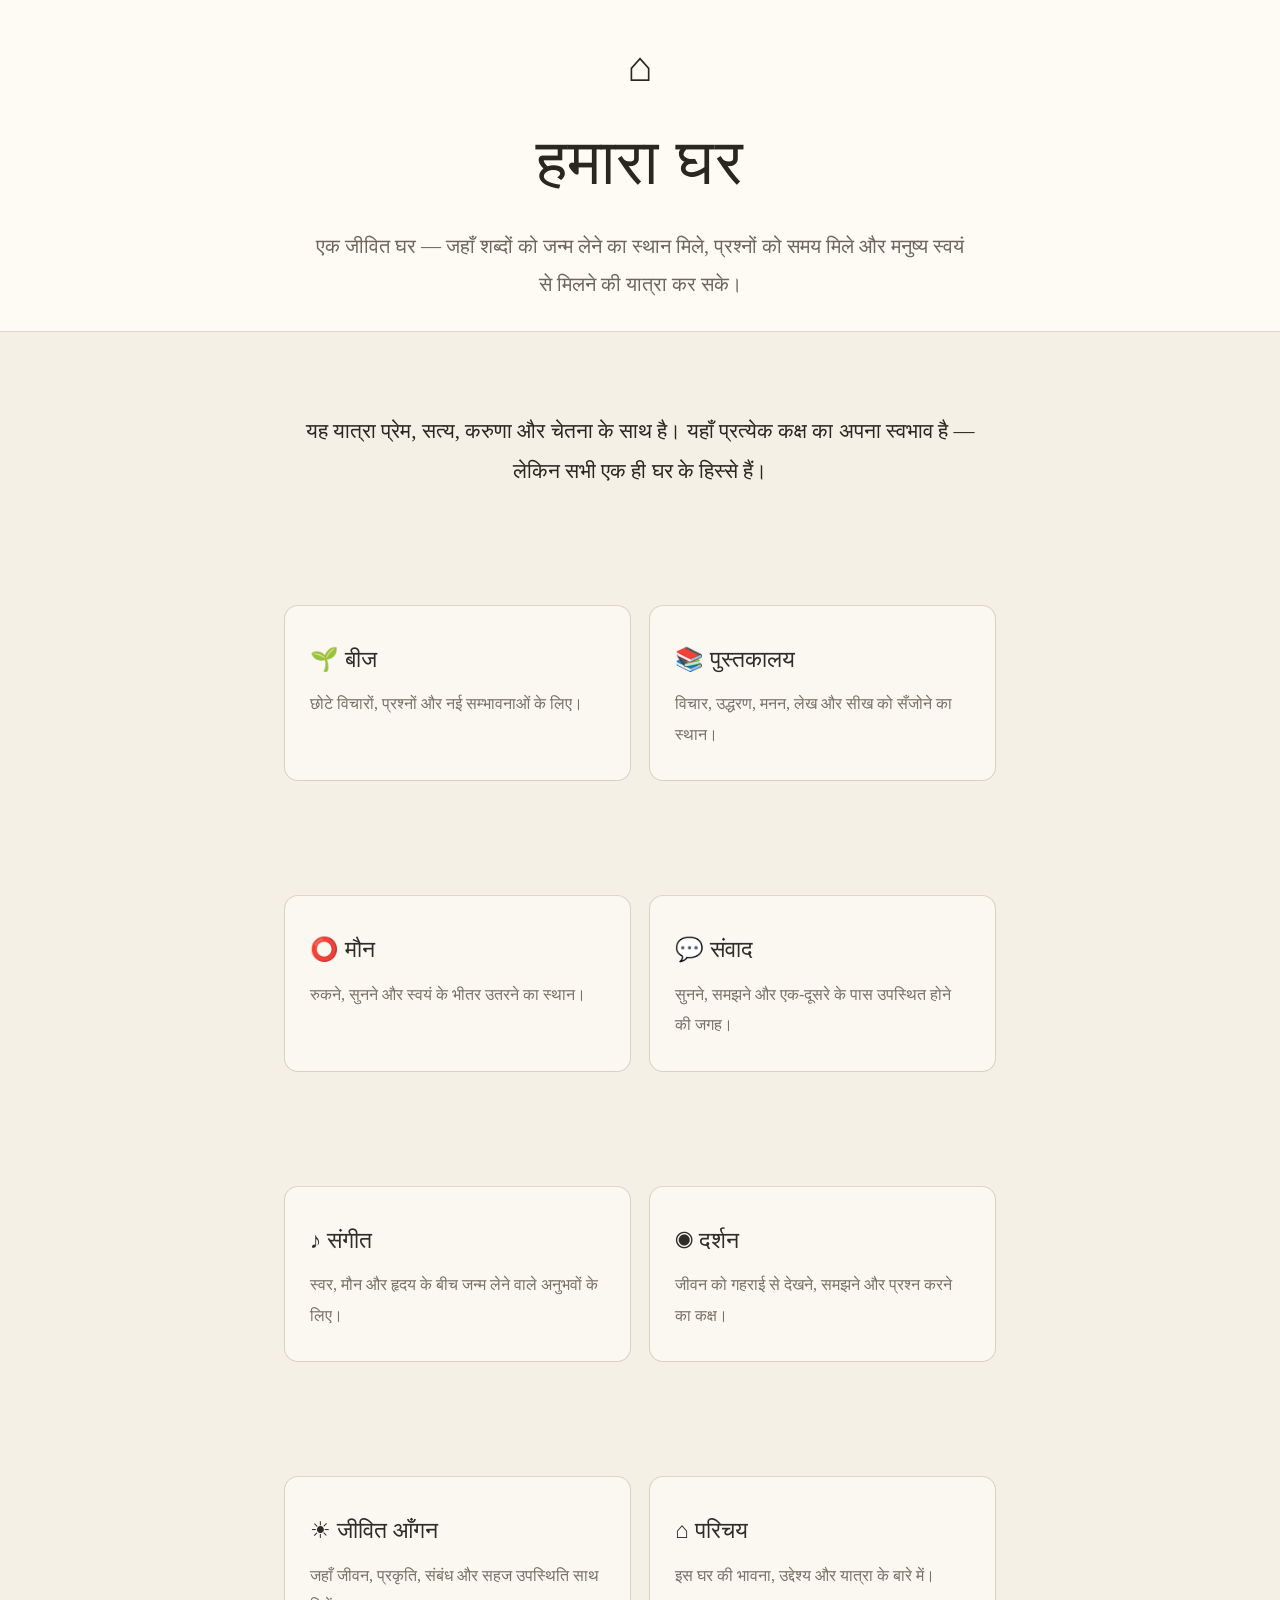
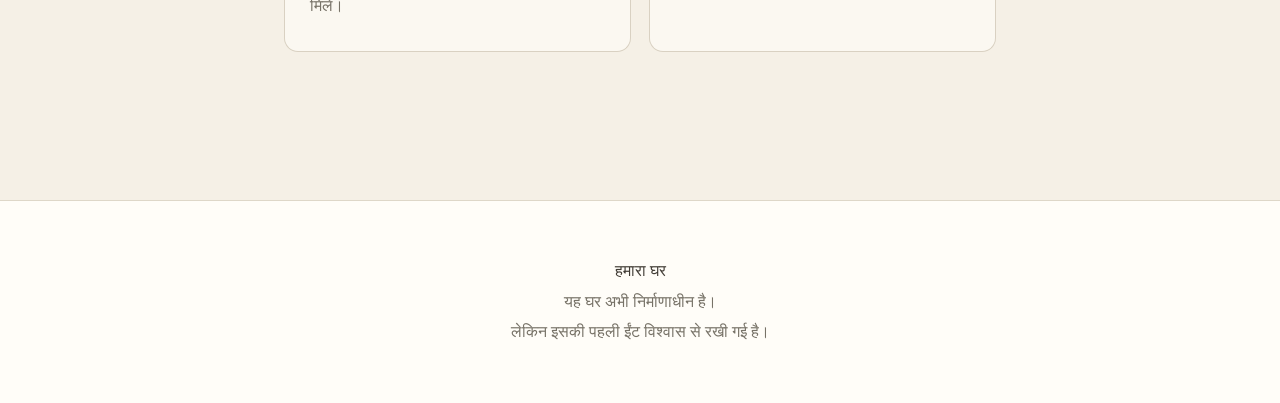
==== commit 6402fd27: "Apply shared style to all pages" ====
--- a/index.html
+++ b/index.html
@@ -131,6 +131,7 @@
       }
     }
   </style>
+  <link rel="stylesheet" href="style.css">
 </head>
 
 <body>
--- a/style.css
+++ b/style.css
@@ -0,0 +1,127 @@
+:root{
+  --bg:#f5f0e6;
+  --paper:#fffdf8;
+  --text:#29271f;
+  --soft:#777267;
+  --line:#ded7c8;
+  --accent:#776746;
+}
+
+*{
+  box-sizing:border-box;
+}
+
+html{
+  scroll-behavior:smooth;
+}
+
+body{
+  margin:0;
+  background:var(--bg);
+  color:var(--text);
+  font-family:"Noto Serif Devanagari","Nirmala UI",serif;
+  line-height:1.9;
+}
+
+header{
+  padding:28px 22px;
+  border-bottom:1px solid var(--line);
+  background:rgba(255,253,248,.88);
+}
+
+nav{
+  max-width:900px;
+  margin:auto;
+  display:flex;
+  flex-wrap:wrap;
+  justify-content:center;
+  gap:12px 22px;
+}
+
+nav a{
+  color:var(--text);
+  text-decoration:none;
+  font-size:16px;
+}
+
+nav a:hover{
+  color:var(--accent);
+}
+
+main{
+  max-width:760px;
+  margin:auto;
+  padding:80px 24px 100px;
+}
+
+h1{
+  margin:0 0 24px;
+  font-size:clamp(38px,8vw,64px);
+  line-height:1.25;
+  font-weight:500;
+}
+
+h2{
+  margin:60px 0 18px;
+  font-size:30px;
+  font-weight:500;
+}
+
+h3{
+  font-size:23px;
+  font-weight:500;
+}
+
+p{
+  font-size:19px;
+  margin:0 0 24px;
+}
+
+.intro{
+  font-size:23px;
+  color:#4d493f;
+}
+
+.room{
+  margin:48px 0;
+  padding-top:32px;
+  border-top:1px solid var(--line);
+}
+
+.note{
+  color:var(--soft);
+}
+
+footer{
+  border-top:1px solid var(--line);
+  padding:55px 25px;
+  text-align:center;
+  color:var(--soft);
+  background:var(--paper);
+}
+
+@media(max-width:600px){
+  header{
+    padding:20px 14px;
+  }
+
+  nav{
+    gap:8px 15px;
+  }
+
+  nav a{
+    font-size:14px;
+  }
+
+  main{
+    padding:55px 22px 75px;
+  }
+
+  p{
+    font-size:18px;
+  }
+
+  .intro{
+    font-size:21px;
+  }
+}
